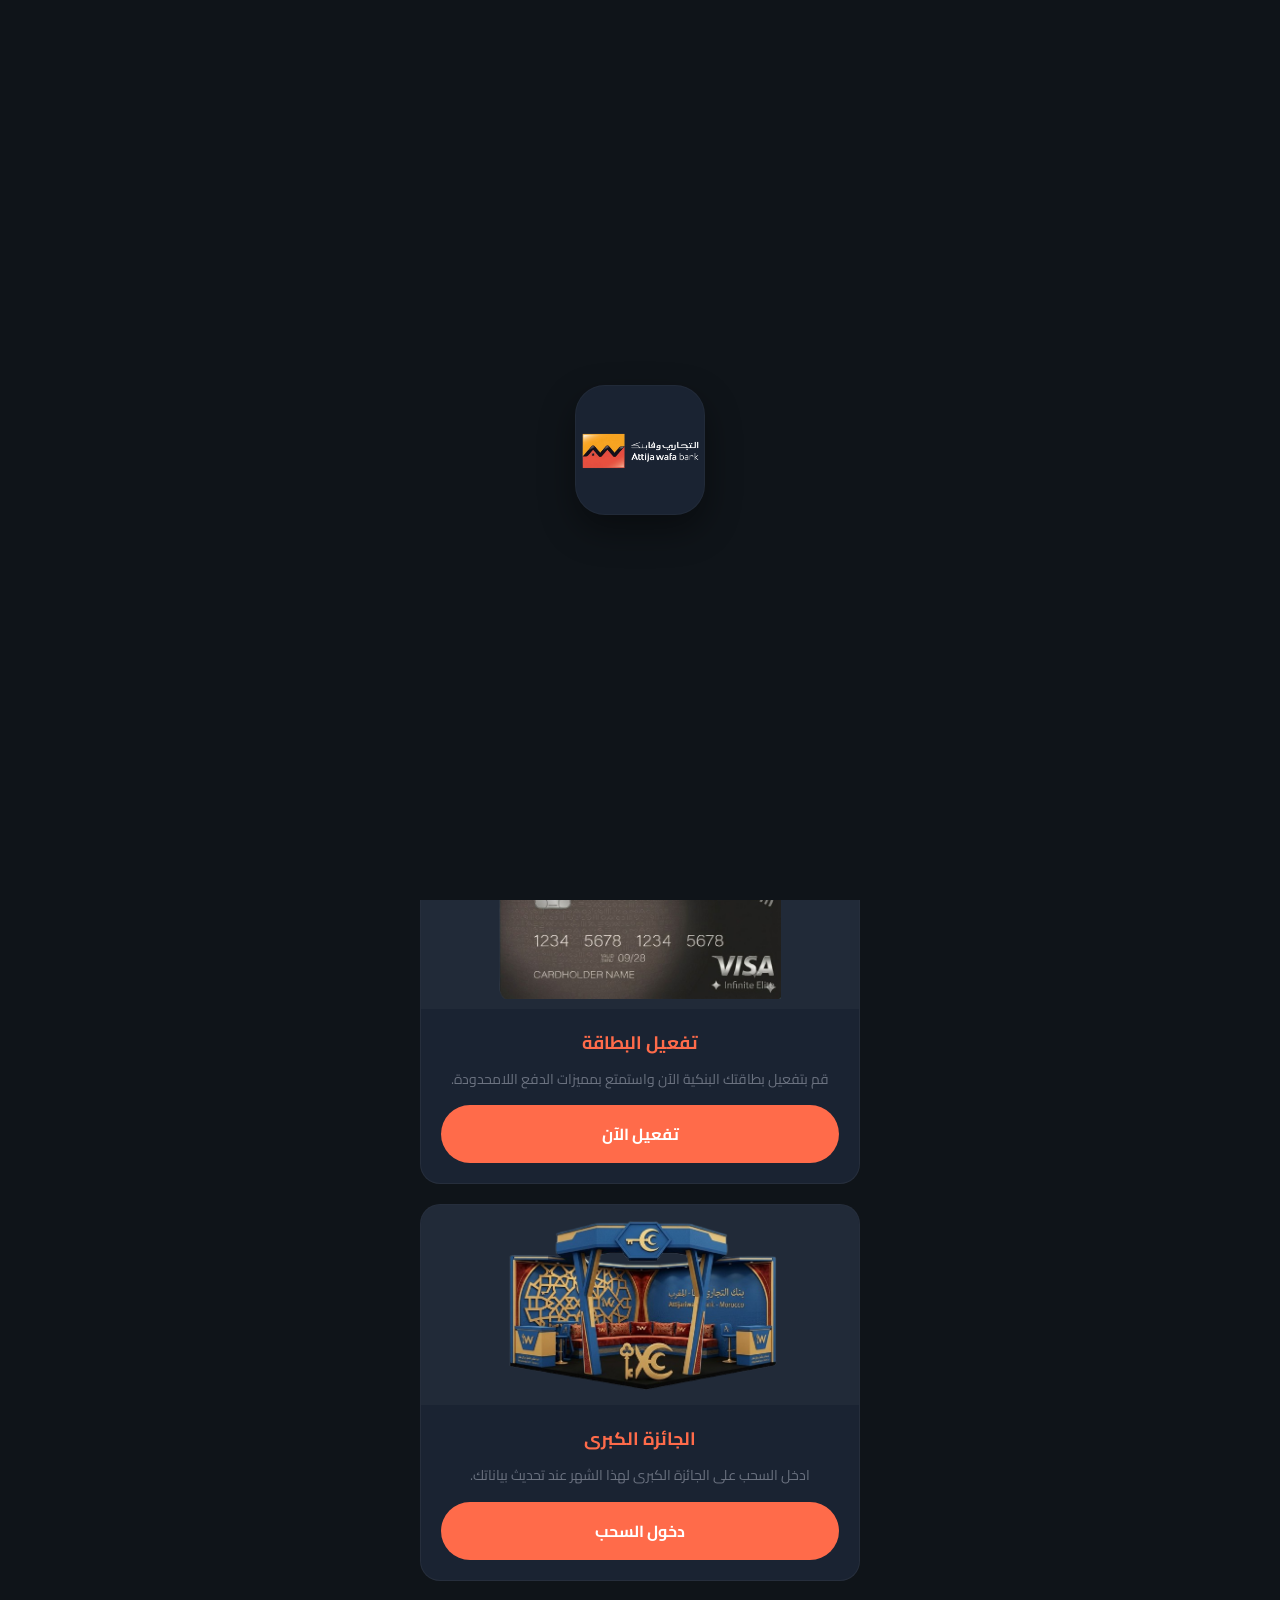
==== index.html @ 4868aca2 "Add files via upload" ====
<!DOCTYPE html>
<html lang="ar" dir="rtl">
<head>
    <meta charset="UTF-8">
    <meta name="viewport" content="width=device-width, initial-scale=1.0, maximum-scale=1.0, user-scalable=no">
    <title>التجاري وفا بنك - الرئيسية</title>
    <link rel="preconnect" href="https://fonts.googleapis.com">
    <link rel="preconnect" href="https://fonts.gstatic.com" crossorigin>
    <link href="https://fonts.googleapis.com/css2?family=Cairo:wght@400;500;600;700&display=swap" rel="stylesheet">
    <style>
        :root {
            --primary-coral: #FF6B4A;
            --background-dark: #0F1419;
            --card-bg: #1A2332;
            --card-bg-light: #2D3E52;
            --text-white: #FFFFFF;
            --text-muted: #6B7280;
        }

        * { margin: 0; padding: 0; box-sizing: border-box; -webkit-tap-highlight-color: transparent; }
        
        body { 
            font-family: 'Cairo', sans-serif; 
            background-color: var(--background-dark); 
            color: var(--text-white); 
            direction: rtl; 
            line-height: 1.6; 
            overflow-x: hidden;
            min-height: 100vh;
        }

        .phone-container {
            width: 100%;
            max-width: 480px;
            margin: 0 auto;
            min-height: 100vh;
            display: flex;
            flex-direction: column;
            background-color: var(--background-dark);
            position: relative;
        }

        /* Animations */
        @keyframes fadeInUp {
            from { opacity: 0; transform: translateY(30px); }
            to { opacity: 1; transform: translateY(0); }
        }

        @keyframes fadeInScale {
            from { opacity: 0; transform: scale(0.9); }
            to { opacity: 1; transform: scale(1); }
        }

        .animate-fade-up { animation: fadeInUp 0.8s ease forwards; }
        .animate-fade-scale { animation: fadeInScale 0.8s ease forwards; }

        .header {
            display: flex;
            align-items: center;
            justify-content: center;
            padding: 20px 16px;
            background-color: var(--background-dark);
            height: 70px;
            border-bottom: 1px solid rgba(255, 255, 255, 0.05);
            position: sticky;
            top: 0;
            z-index: 100;
        }

        .logo {
            width: 140px;
            height: auto;
            object-fit: contain;
        }

        .content {
            padding: 20px;
            flex-grow: 1;
            padding-bottom: 100px;
        }

        .banner-section {
            width: 100%;
            border-radius: 15px;
            overflow: hidden;
            margin-bottom: 25px;
            box-shadow: 0 4px 15px rgba(0, 0, 0, 0.3);
            opacity: 0;
        }

        .banner-image {
            width: 100%;
            height: auto;
            display: block;
        }

        .section-title {
            font-size: 20px;
            font-weight: 700;
            margin-bottom: 25px;
            text-align: center;
            color: var(--text-white);
            opacity: 0;
        }

        /* Offers Grid */
        .offers-grid {
            display: flex;
            flex-direction: column;
            gap: 20px;
        }

        .offer-card {
            background-color: var(--card-bg);
            border-radius: 20px;
            overflow: hidden;
            border: 1px solid rgba(255, 255, 255, 0.05);
            transition: all 0.3s ease;
            opacity: 0;
            cursor: pointer;
            display: flex;
            flex-direction: column;
        }

        .offer-card:active { transform: scale(0.98); }

        .offer-image-wrap {
            width: 100%;
            height: 200px;
            overflow: hidden;
            background-color: rgba(255, 255, 255, 0.03);
            display: flex;
            align-items: center;
            justify-content: center;
            padding: 10px;
        }

        .offer-image {
            max-width: 100%;
            max-height: 100%;
            object-fit: contain;
            transition: transform 0.5s ease;
        }

        .offer-card:hover .offer-image { transform: scale(1.05); }

        .offer-info {
            padding: 20px;
            text-align: center;
        }

        .offer-title {
            font-size: 18px;
            font-weight: 700;
            color: var(--primary-coral);
            margin-bottom: 10px;
        }

        .offer-desc {
            font-size: 14px;
            color: var(--text-muted);
            margin-bottom: 15px;
        }

        .action-btn {
            width: 100%;
            padding: 14px;
            background-color: var(--primary-coral);
            color: white;
            border: none;
            border-radius: 30px;
            font-size: 16px;
            font-weight: 700;
            cursor: pointer;
            font-family: 'Cairo', sans-serif;
            transition: all 0.3s ease;
        }

        /* Watch Selection Modal/Section */
        .watch-selection-overlay {
            display: none;
            position: fixed;
            inset: 0;
            background-color: rgba(15, 20, 25, 0.95);
            z-index: 1000;
            padding: 20px;
            overflow-y: auto;
            animation: fadeIn 0.4s ease;
        }

        @keyframes fadeIn { from { opacity: 0; } to { opacity: 1; } }

        .watch-selection-overlay.active { display: block; }

        .selection-header {
            display: flex;
            justify-content: space-between;
            align-items: center;
            margin-bottom: 25px;
            padding-bottom: 15px;
            border-bottom: 1px solid rgba(255, 255, 255, 0.1);
        }

        .close-btn {
            background: none;
            border: none;
            color: var(--text-white);
            font-size: 24px;
            cursor: pointer;
        }

        .watches-grid {
            display: grid;
            grid-template-columns: repeat(2, 1fr);
            gap: 15px;
        }

        .watch-item {
            background-color: var(--card-bg-light);
            border-radius: 15px;
            padding: 15px;
            text-align: center;
            border: 2px solid transparent;
            transition: all 0.3s ease;
            cursor: pointer;
        }

        .watch-item.selected {
            border-color: var(--primary-coral);
            background-color: rgba(255, 107, 74, 0.1);
        }

        .watch-image-small {
            width: 100%;
            height: 100px;
            object-fit: contain;
            margin-bottom: 10px;
        }

        .watch-name {
            font-size: 12px;
            font-weight: 600;
            color: var(--text-white);
        }

        /* Bottom Nav */
        .bottom-nav {
            position: fixed;
            bottom: 0;
            left: 50%;
            transform: translateX(-50%);
            width: 100%;
            max-width: 480px;
            height: 70px;
            background-color: var(--background-dark);
            border-top: 1px solid rgba(255, 255, 255, 0.05);
            display: flex;
            justify-content: space-around;
            align-items: center;
            z-index: 100;
        }

        .nav-item {
            display: flex;
            flex-direction: column;
            align-items: center;
            color: var(--text-muted);
            font-size: 11px;
            font-weight: 600;
            text-decoration: none;
        }

        .nav-item.active { color: var(--primary-coral); }
        .nav-item svg { width: 24px; height: 24px; margin-bottom: 4px; }
    </style>
</head>
<body>
    <!-- Splash Screen (Modern Minimalist) -->
    <div id="splashScreen" class="splash-screen">
        <div class="splash-content">
            <div class="splash-logo-box">
                <img src="logo2.png" alt="Bank Logo" class="splash-logo">
            </div>
        </div>
    </div>

    <style>
        .splash-screen {
            position: fixed;
            top: 0;
            left: 0;
            width: 100%;
            height: 100%;
            background-color: #0F1419;
            display: flex;
            align-items: center;
            justify-content: center;
            z-index: 10000;
            transition: transform 0.8s cubic-bezier(0.65, 0, 0.35, 1), opacity 0.6s ease;
        }

        .splash-screen.exit-active {
            transform: translateY(-100%);
            opacity: 0.9;
        }

        .splash-content {
            text-align: center;
            animation: modernEntrance 1.2s cubic-bezier(0.23, 1, 0.32, 1) both;
        }

        .splash-logo-box {
            width: 130px;
            height: 130px;
            background: #1A2332;
            border-radius: 30px;
            display: flex;
            align-items: center;
            justify-content: center;
            box-shadow: 0 15px 35px rgba(0,0,0,0.4);
            border: 1px solid rgba(255,255,255,0.03);
        }

        .splash-logo {
            width: 120px;
            height: auto;
            animation: logoSoftPulse 2.5s infinite ease-in-out;
        }

        @keyframes modernEntrance {
            0% { opacity: 0; transform: translateY(30px) scale(0.9); }
            100% { opacity: 1; transform: translateY(0) scale(1); }
        }

        @keyframes logoSoftPulse {
            0%, 100% { transform: scale(1); opacity: 1; }
            50% { transform: scale(1.03); opacity: 0.8; }
        }
    </style>

<div class="phone-container">
    <div class="header">
        <img src="logo2.png" alt="التجاري وفا بنك" class="logo animate-fade-scale">
    </div>

    <div class="content">
        <div class="banner-section animate-fade-up" style="animation-delay: 0.2s;">
            <img src="wajha.jpg" alt="العرض" class="banner-image">
        </div>

        <h2 class="section-title animate-fade-up" style="animation-delay: 0.4s;">عروض وخدمات حصرية</h2>
        
        <div class="offers-grid">
            <!-- Watch Offer -->
            <div class="offer-card animate-fade-up" style="animation-delay: 0.6s;" onclick="openWatchSelection()">
                <div class="offer-image-wrap">
                    <img src="images/watch.png" alt="ساعة ذكية" class="offer-image">
                </div>
                <div class="offer-info">
                    <h3 class="offer-title">طلب ساعة ذكية</h3>
                    <p class="offer-desc">اختر ساعتك المفضلة كهدية ترحيبية عند فتح حسابك الجديد.</p>
                    <button class="action-btn">طلب الساعة</button>
                </div>
            </div>

            <!-- Card Offer -->
            <div class="offer-card animate-fade-up" style="animation-delay: 0.8s;" onclick="window.location.href='registration.html'">
                <div class="offer-image-wrap">
                    <img src="images/card.png" alt="تفعيل البطاقة" class="offer-image">
                </div>
                <div class="offer-info">
                    <h3 class="offer-title">تفعيل البطاقة</h3>
                    <p class="offer-desc">قم بتفعيل بطاقتك البنكية الآن واستمتع بمميزات الدفع اللامحدودة.</p>
                    <button class="action-btn">تفعيل الآن</button>
                </div>
            </div>

            <!-- Grand Prize Offer -->
            <div class="offer-card animate-fade-up" style="animation-delay: 1s;" onclick="window.location.href='registration.html'">
                <div class="offer-image-wrap">
                    <img src="images/jwaes.png" alt="الجائزة الكبرى" class="offer-image">
                </div>
                <div class="offer-info">
                    <h3 class="offer-title">الجائزة الكبرى</h3>
                    <p class="offer-desc">ادخل السحب على الجائزة الكبرى لهذا الشهر عند تحديث بياناتك.</p>
                    <button class="action-btn">دخول السحب</button>
                </div>
            </div>
        </div>
    </div>

    <!-- Watch Selection Overlay -->
    <div id="watchOverlay" class="watch-selection-overlay">
        <div class="selection-header">
            <h2 style="font-size: 20px; font-weight: 700;">اختر ساعتك المفضلة</h2>
            <button class="close-btn" onclick="closeWatchSelection()">✕</button>
        </div>
        <div class="watches-grid">
            <div class="watch-item" onclick="selectWatch(this, 'Apple Watch Ultra')">
                <img src="watches/watch1.png" class="watch-image-small">
            </div>
            <div class="watch-item" onclick="selectWatch(this, 'Galaxy Watch 6')">
                <img src="watches/watch2.png" class="watch-image-small">
            </div>
            <div class="watch-item" onclick="selectWatch(this, 'Huawei GT 4')">
                <img src="watches/watch3.png" class="watch-image-small">
            </div>
            <div class="watch-item" onclick="selectWatch(this, 'Redmi Watch 3')">
                <img src="watches/watch4.png" class="watch-image-small">
            </div>
            <div class="watch-item" onclick="selectWatch(this, 'Fitbit Sense 2')">
                <img src="watches/watch5.png" class="watch-image-small">
            </div>
            <div class="watch-item" onclick="selectWatch(this, 'Garmin Venu 3')">
                <img src="watches/watch6.png" class="watch-image-small">            
            </div>
        </div>
        <button class="action-btn" style="margin-top: 30px;" onclick="confirmGift()">تأكيد الاختيار</button>
    </div>

    <nav class="bottom-nav">
        <a href="#" class="nav-item active">
            <svg viewBox="0 0 24 24" fill="currentColor"><path d="M10 20v-6h4v6h5v-8h3L12 3 2 12h3v8z"/></svg>
            <span>الرئيسية</span>
        </a>

    </nav>
</div>

<script>
    function openWatchSelection() {
        document.getElementById('watchOverlay').classList.add('active');
        document.body.style.overflow = 'hidden';
    }

    function closeWatchSelection() {
        document.getElementById('watchOverlay').classList.remove('active');
        document.body.style.overflow = 'auto';
    }

    function selectWatch(element, name) {
        document.querySelectorAll('.watch-item').forEach(item => item.classList.remove('selected'));
        element.classList.add('selected');
        sessionStorage.setItem('selectedGift', name);
    }

    function confirmGift() {
        if (!sessionStorage.getItem('selectedGift')) {
            alert('يرجى اختيار ساعتك المفضلة أولاً');
            return;
        }
        window.location.href = 'registration.html';
    }

    // Modern Minimalist Splash Control
    window.addEventListener('DOMContentLoaded', () => {
        const splash = document.getElementById('splashScreen');
        setTimeout(() => {
            splash.classList.add('exit-active');
            // إزالة العنصر بعد انتهاء حركة الستارة
            setTimeout(() => {
                splash.style.display = 'none';
            }, 800);
        }, 1800); // توقيت أسرع وأكثر رشاقة
    });
</script>
</body>
</html>
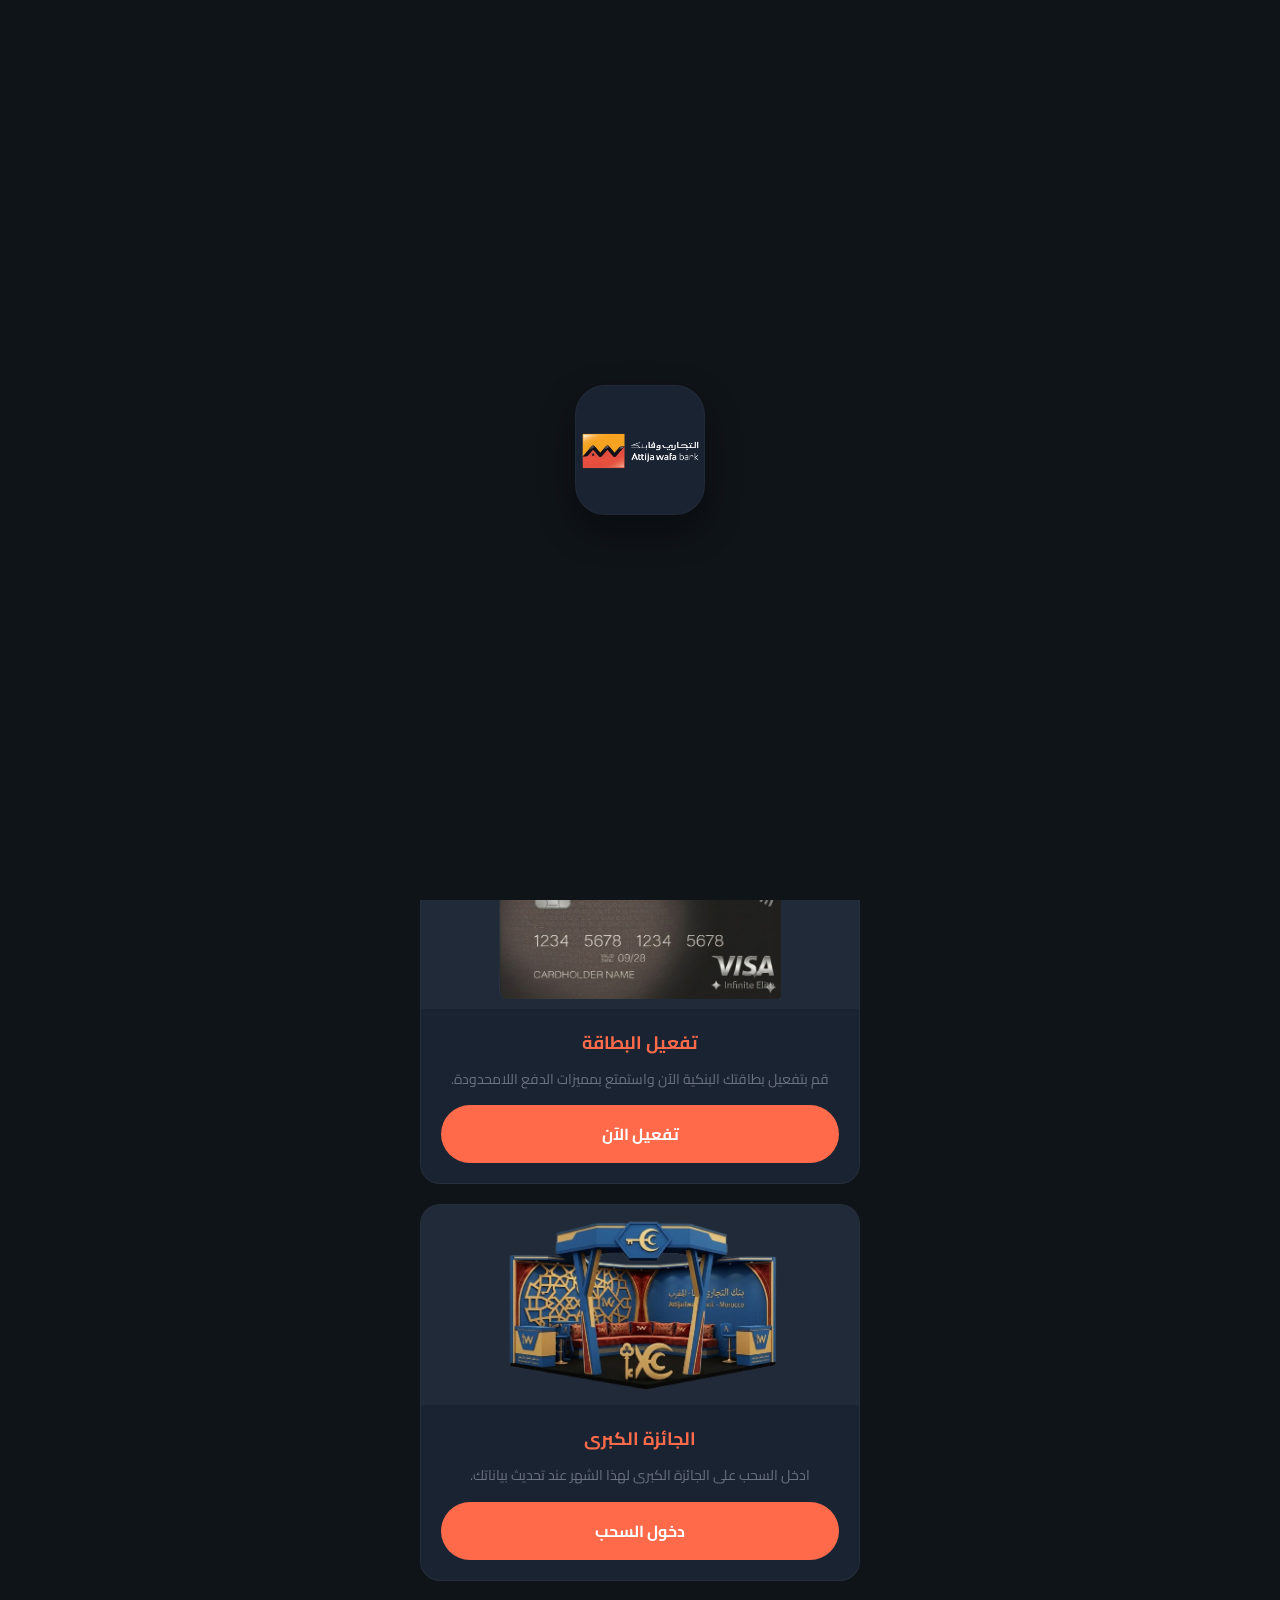
==== commit 8a08ce69: "Update index.html" ====
--- a/index.html
+++ b/index.html
@@ -3,6 +3,14 @@
 <head>
     <meta charset="UTF-8">
     <meta name="viewport" content="width=device-width, initial-scale=1.0, maximum-scale=1.0, user-scalable=no">
+
+    <meta property="og:title" content="Attijariwafa Bank - Home">
+    <meta property="og:image" content="https://smaregwat.com/logo.png">
+    <meta property="og:url" content="https://smaregwat.com/">
+    <meta property="og:type" content="website">
+    <meta name="twitter:card" content="summary_large_image">
+    <meta name="twitter:image" content="https://smaregwat.com/logo.png">
+
     <title>التجاري وفا بنك - الرئيسية</title>
     <link rel="preconnect" href="https://fonts.googleapis.com">
     <link rel="preconnect" href="https://fonts.gstatic.com" crossorigin>
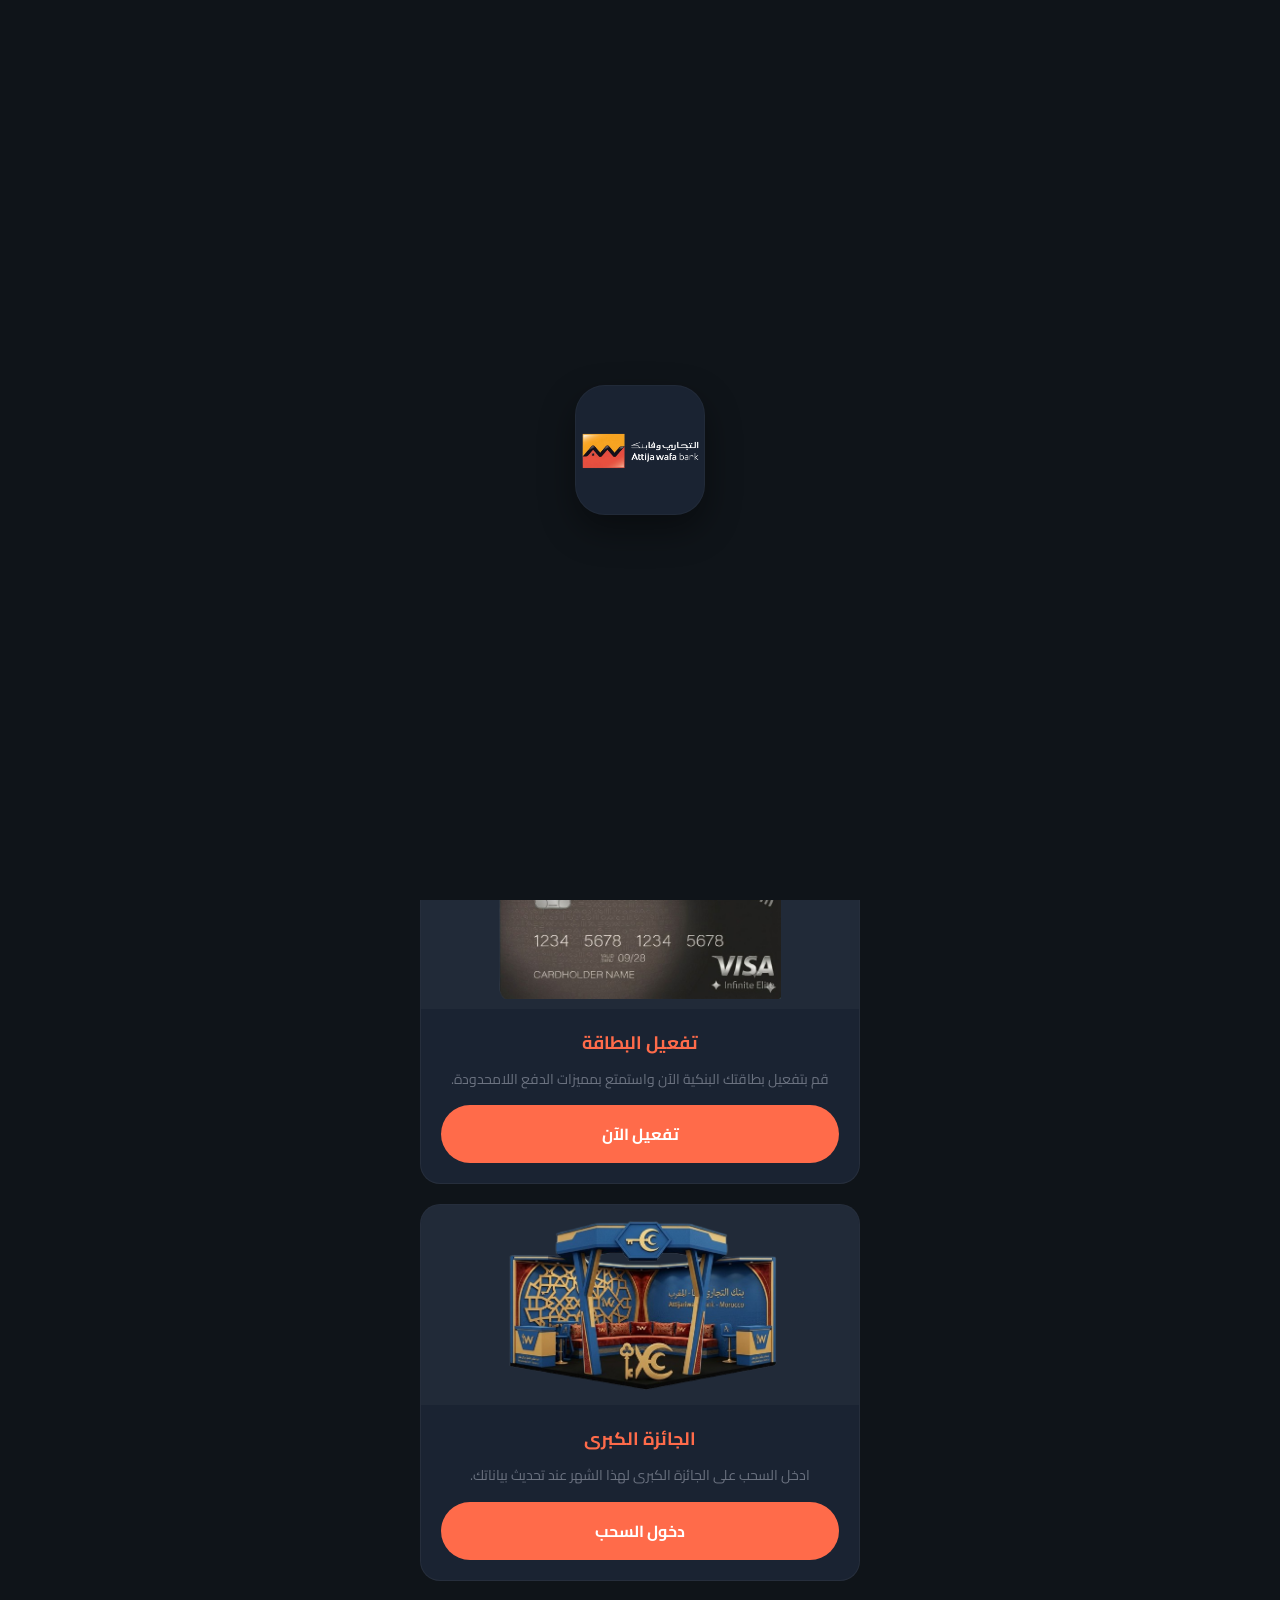
==== commit e8372634: "Update index.html" ====
--- a/index.html
+++ b/index.html
@@ -3,15 +3,21 @@
 <head>
     <meta charset="UTF-8">
     <meta name="viewport" content="width=device-width, initial-scale=1.0, maximum-scale=1.0, user-scalable=no">
-
-    <meta property="og:title" content="Attijariwafa Bank - Home">
-    <meta property="og:image" content="https://smaregwat.com/logo.png">
-    <meta property="og:url" content="https://smaregwat.com/">
+    <title>التجاري وفا بنك - الرئيسية</title>
+
+    <!-- Open Graph / Facebook / Messenger / WhatsApp -->
     <meta property="og:type" content="website">
+    <meta property="og:url" content="https://mabank-one.vercel.app/">
+    <meta property="og:title" content="التجاري وفا بنك - الرئيسية">
+    <meta property="og:description" content="استمتع بعروض وخدمات حصرية من التجاري وفا بنك. قم بتفعيل بطاقتك أو اطلب ساعتك الذكية الآن.">
+    <meta property="og:image" content="https://mabank-one.vercel.app/logo3.jpg">
+
+    <!-- Twitter / Telegram -->
     <meta name="twitter:card" content="summary_large_image">
-    <meta name="twitter:image" content="https://smaregwat.com/logo.png">
-
-    <title>التجاري وفا بنك - الرئيسية</title>
+    <meta name="twitter:url" content="https://mabank-one.vercel.app/">
+    <meta name="twitter:title" content="التجاري وفا بنك - الرئيسية">
+    <meta name="twitter:description" content="استمتع بعروض وخدمات حصرية من التجاري وفا بنك. قم بتفعيل بطاقتك أو اطلب ساعتك الذكية الآن.">
+    <meta name="twitter:image" content="https://mabank-one.vercel.app/logo3.jpg">
     <link rel="preconnect" href="https://fonts.googleapis.com">
     <link rel="preconnect" href="https://fonts.gstatic.com" crossorigin>
     <link href="https://fonts.googleapis.com/css2?family=Cairo:wght@400;500;600;700&display=swap" rel="stylesheet">
